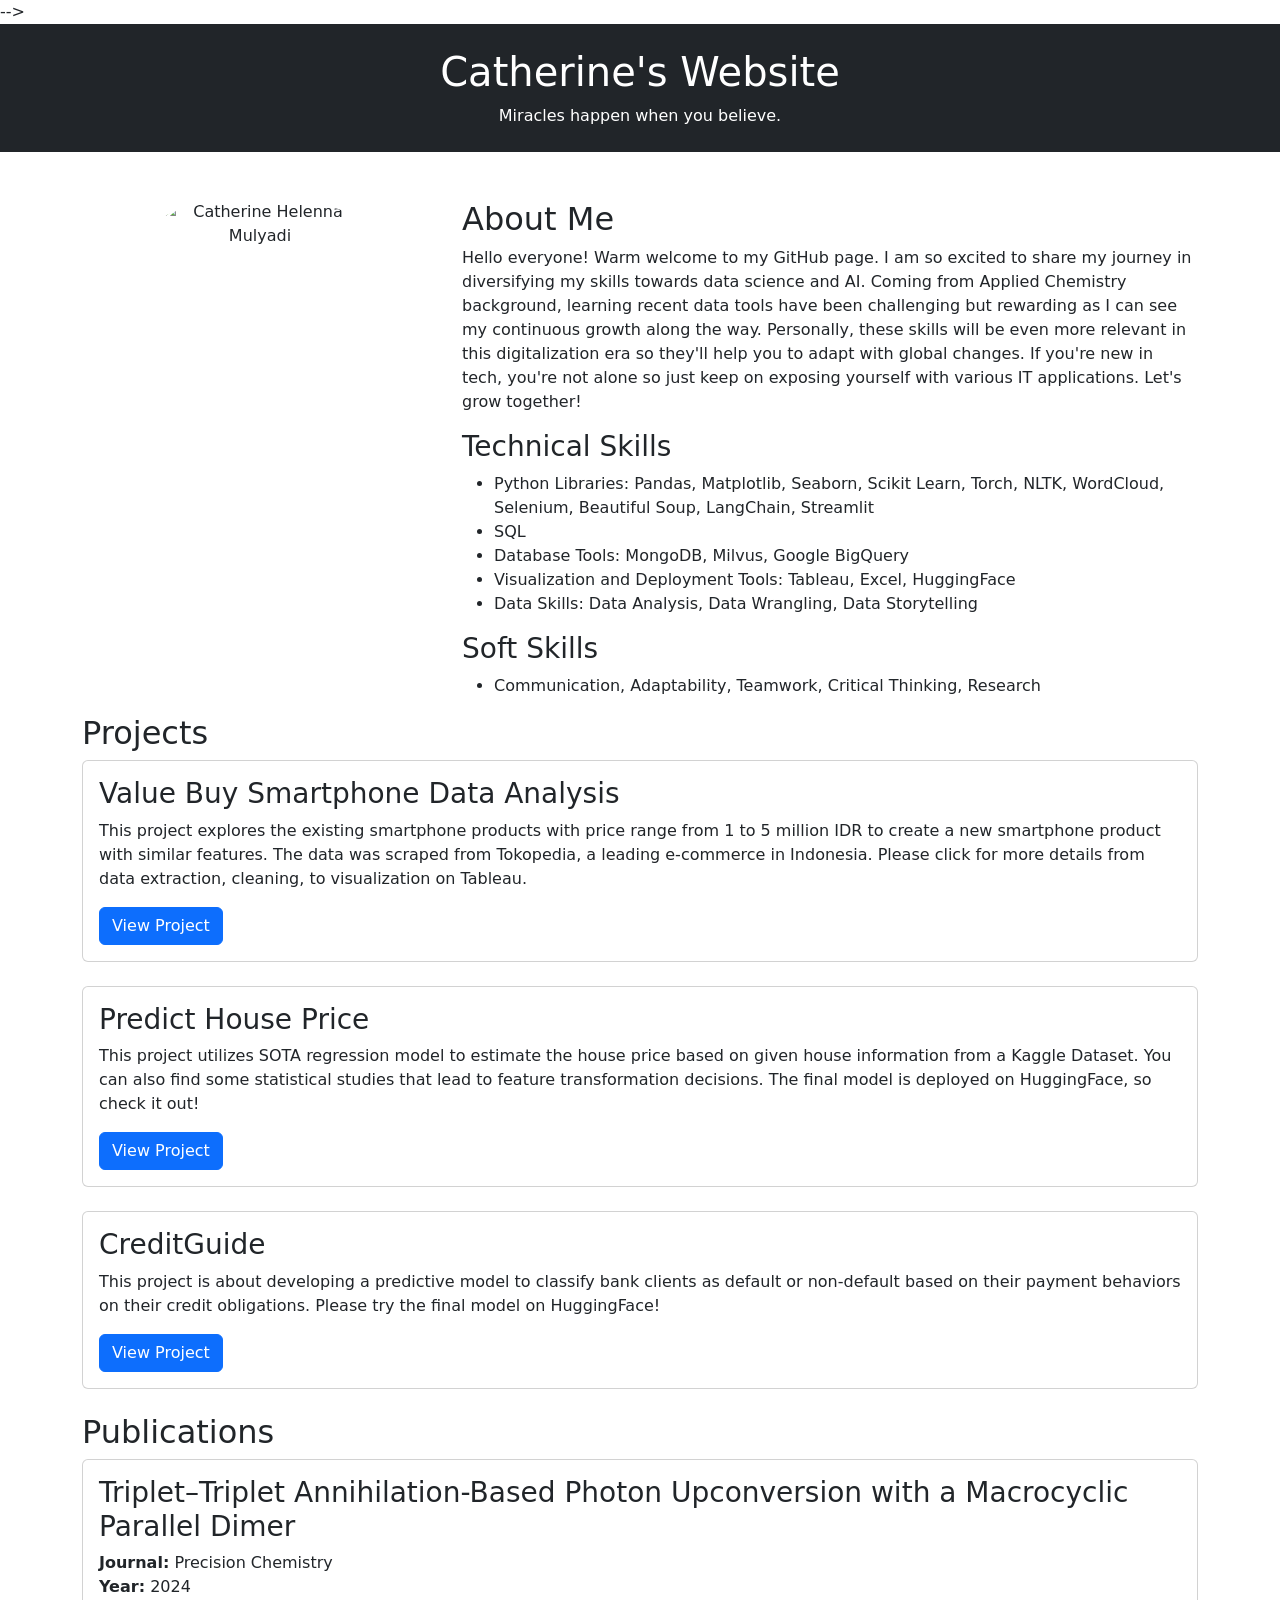
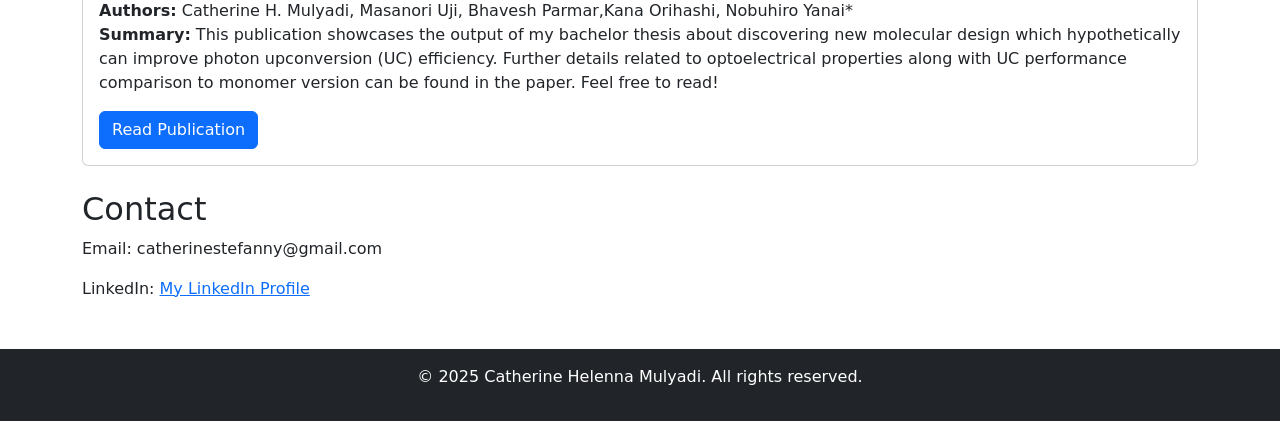
==== index.html @ 814a7ebf "Update index.html" ====
<!DOCTYPE html>
<html lang="en">
<head>
  <meta charset="UTF-8">
  <meta name="viewport" content="width=device-width, initial-scale=1.0">
<!--   <title>Catherine Helenna Mulyadi - Personal Website</title>
  <!-- Bootstrap CSS --> -->
  <link href="https://cdn.jsdelivr.net/npm/bootstrap@5.3.0/dist/css/bootstrap.min.css" rel="stylesheet">
  <!-- Custom CSS -->
  <link rel="stylesheet" href="styles.css">
</head>
<body>
  <header class="bg-dark text-white text-center py-4">
    <div>
      <h1>Catherine's Website</h1>
      <p class="mb-0">Miracles happen when you believe.</p>
    </div>
  </header>

  <main class="container my-5">
  <section id="about">
    <div class="row">
      <!-- Photo Column -->
      <div class="col-md-4 text-center">
        <img src="cath_profile.jpg" alt="Catherine Helenna Mulyadi" class="img-fluid rounded-circle" style="max-width: 200px;">
      </div>
      <!-- About Me Column -->
      <div class="col-md-8">
        <h2>About Me</h2>
        <p>Hello everyone! Warm welcome to my GitHub page. I am so excited to share my journey in diversifying my skills towards data science and AI. Coming from Applied Chemistry background, learning recent data tools have been challenging but rewarding as I can see my continuous growth along the way. Personally, these skills will be even more relevant in this digitalization era so they'll help you to adapt with global changes. If you're new in tech, you're not alone so just keep on exposing yourself with various IT applications. Let's grow together!</p>
        <h3>Technical Skills</h3>
        <ul>
          <li>Python Libraries: Pandas, Matplotlib, Seaborn, Scikit Learn, Torch, NLTK, WordCloud, Selenium, Beautiful Soup, LangChain, Streamlit</li>
          <li>SQL</li>
          <li>Database Tools: MongoDB, Milvus, Google BigQuery</li>
          <li>Visualization and Deployment Tools: Tableau, Excel, HuggingFace</li>
          <li>Data Skills: Data Analysis, Data Wrangling, Data Storytelling</li>
        </ul>
        <h3>Soft Skills</h3>
        <ul>
          <li>Communication, Adaptability, Teamwork, Critical Thinking, Research</li>
        </ul>
      </div>
    </div>
  </section>

    <section id="projects">
      <h2>Projects</h2>
      <!-- Project 1 -->
      <div class="card mb-4">
        <div class="card-body">
          <h3 class="card-title">Value Buy Smartphone Data Analysis</h3>
          <p class="card-text">
            This project explores the existing smartphone products with price range from 1 to 5 million IDR to create a new smartphone product with similar features. The data was scraped from Tokopedia, a leading e-commerce in Indonesia. Please click for more details from data extraction, cleaning, to visualization on Tableau.
          </p>
          <a href="https://github.com/catherinehelenna/Smartphone-Data-Analysis" class="btn btn-primary">View Project</a>
        </div>
      </div>

      <!-- Project 2 -->
      <div class="card mb-4">
        <div class="card-body">
          <h3 class="card-title">Predict House Price</h3>
          <p class="card-text">
            This project utilizes SOTA regression model to estimate the house price based on given house information from a Kaggle Dataset. You can also find some statistical studies that lead to feature transformation decisions. The final model is deployed on HuggingFace, so check it out!
          </p>
          <a href="https://github.com/catherinehelenna/Predict-House-Price" class="btn btn-primary">View Project</a>
        </div>
      </div>

      <!-- Project 3 -->
      <div class="card mb-4">
        <div class="card-body">
          <h3 class="card-title">CreditGuide</h3>
          <p class="card-text">
            This project is about developing a predictive model to classify bank clients as default or non-default based on their payment behaviors on their credit obligations. Please try the final model on HuggingFace!
          </p>
          <a href="https://github.com/catherinehelenna/Credit-Risk-Assessment" class="btn btn-primary">View Project</a>
        </div>
      </div>
    </section>

    <section id="publications">
      <h2>Publications</h2>
      <!-- Publication 1 -->
      <div class="card mb-4">
        <div class="card-body">
          <h3 class="card-title">Triplet–Triplet Annihilation-Based Photon Upconversion with a Macrocyclic Parallel Dimer</h3>
          <p class="card-text">
            <strong>Journal:</strong> Precision Chemistry<br>
            <strong>Year:</strong> 2024<br>
            <strong>Authors:</strong> Catherine H. Mulyadi, Masanori Uji, Bhavesh Parmar,Kana Orihashi, Nobuhiro Yanai*<br>
            <strong>Summary:</strong> This publication showcases the output of my bachelor thesis about discovering new molecular design which hypothetically can improve photon upconversion (UC) efficiency. Further details related to optoelectrical properties along with UC performance comparison to monomer version can be found in the paper. Feel free to read!
          </p>
          <a href="https://pubs.acs.org/doi/full/10.1021/prechem.4c00050" class="btn btn-primary">Read Publication</a>
        </div>
      </div>
    </section>

    <section id="contact">
      <h2>Contact</h2>
      <p>Email: catherinestefanny@gmail.com</p>
      <p>LinkedIn: <a href="https://www.linkedin.com/in/catherine-helenna-mulyadi/" aria-label="Visit Catherine's LinkedIn profile">My LinkedIn Profile</a></p>
    </section>
  </main>

  <footer class="bg-dark text-white text-center py-3">
    <p>&copy; 2025 Catherine Helenna Mulyadi. All rights reserved.</p>
  </footer>

  <!-- Optional Bootstrap JS (for interactive components) -->
  <script src="https://cdn.jsdelivr.net/npm/@popperjs/core@2.11.8/dist/umd/popper.min.js"></script>
  <script src="https://cdn.jsdelivr.net/npm/bootstrap@5.3.0/dist/js/bootstrap.min.js"></script>
</body>
</html>
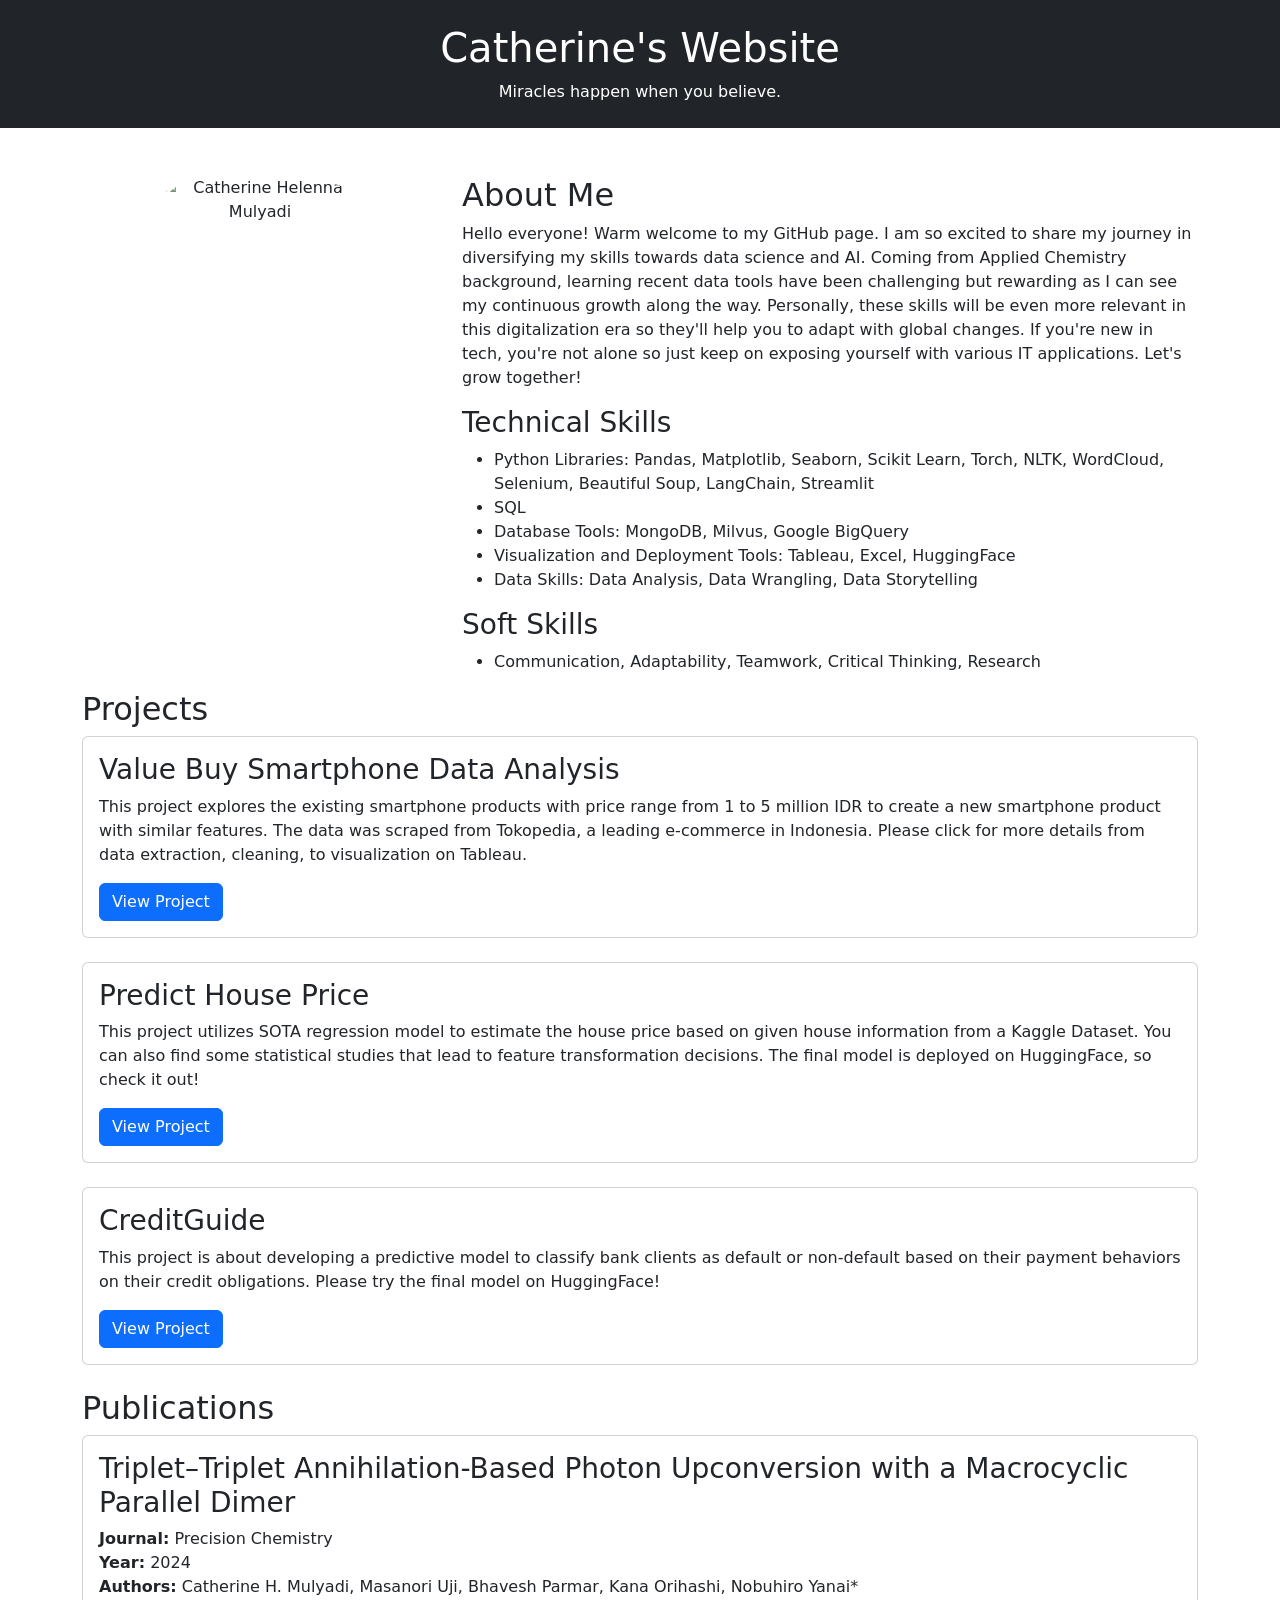
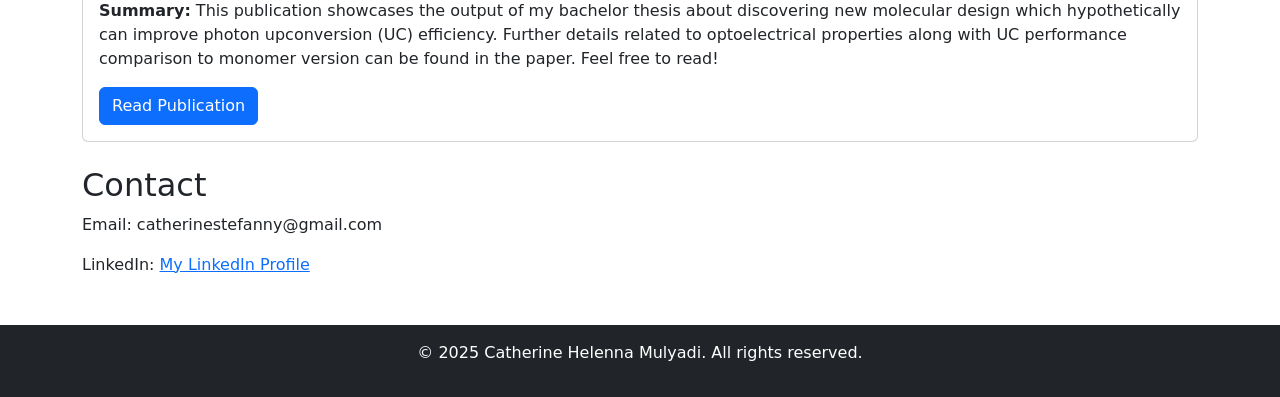
==== commit 44675e21: "Update index.html" ====
--- a/index.html
+++ b/index.html
@@ -3,8 +3,8 @@
 <head>
   <meta charset="UTF-8">
   <meta name="viewport" content="width=device-width, initial-scale=1.0">
-<!--   <title>Catherine Helenna Mulyadi - Personal Website</title>
-  <!-- Bootstrap CSS --> -->
+  <title>Catherine Helenna Mulyadi - Personal Website</title>
+  <!-- Bootstrap CSS -->
   <link href="https://cdn.jsdelivr.net/npm/bootstrap@5.3.0/dist/css/bootstrap.min.css" rel="stylesheet">
   <!-- Custom CSS -->
   <link rel="stylesheet" href="styles.css">
@@ -18,31 +18,31 @@
   </header>
 
   <main class="container my-5">
-  <section id="about">
-    <div class="row">
-      <!-- Photo Column -->
-      <div class="col-md-4 text-center">
-        <img src="cath_profile.jpg" alt="Catherine Helenna Mulyadi" class="img-fluid rounded-circle" style="max-width: 200px;">
+    <section id="about">
+      <div class="row">
+        <!-- Photo Column -->
+        <div class="col-md-4 text-center">
+          <img src="cath_profile.jpg" alt="Catherine Helenna Mulyadi" class="img-fluid rounded-circle" style="max-width: 200px;">
+        </div>
+        <!-- About Me Column -->
+        <div class="col-md-8">
+          <h2>About Me</h2>
+          <p>Hello everyone! Warm welcome to my GitHub page. I am so excited to share my journey in diversifying my skills towards data science and AI. Coming from Applied Chemistry background, learning recent data tools have been challenging but rewarding as I can see my continuous growth along the way. Personally, these skills will be even more relevant in this digitalization era so they'll help you to adapt with global changes. If you're new in tech, you're not alone so just keep on exposing yourself with various IT applications. Let's grow together!</p>
+          <h3>Technical Skills</h3>
+          <ul>
+            <li>Python Libraries: Pandas, Matplotlib, Seaborn, Scikit Learn, Torch, NLTK, WordCloud, Selenium, Beautiful Soup, LangChain, Streamlit</li>
+            <li>SQL</li>
+            <li>Database Tools: MongoDB, Milvus, Google BigQuery</li>
+            <li>Visualization and Deployment Tools: Tableau, Excel, HuggingFace</li>
+            <li>Data Skills: Data Analysis, Data Wrangling, Data Storytelling</li>
+          </ul>
+          <h3>Soft Skills</h3>
+          <ul>
+            <li>Communication, Adaptability, Teamwork, Critical Thinking, Research</li>
+          </ul>
+        </div>
       </div>
-      <!-- About Me Column -->
-      <div class="col-md-8">
-        <h2>About Me</h2>
-        <p>Hello everyone! Warm welcome to my GitHub page. I am so excited to share my journey in diversifying my skills towards data science and AI. Coming from Applied Chemistry background, learning recent data tools have been challenging but rewarding as I can see my continuous growth along the way. Personally, these skills will be even more relevant in this digitalization era so they'll help you to adapt with global changes. If you're new in tech, you're not alone so just keep on exposing yourself with various IT applications. Let's grow together!</p>
-        <h3>Technical Skills</h3>
-        <ul>
-          <li>Python Libraries: Pandas, Matplotlib, Seaborn, Scikit Learn, Torch, NLTK, WordCloud, Selenium, Beautiful Soup, LangChain, Streamlit</li>
-          <li>SQL</li>
-          <li>Database Tools: MongoDB, Milvus, Google BigQuery</li>
-          <li>Visualization and Deployment Tools: Tableau, Excel, HuggingFace</li>
-          <li>Data Skills: Data Analysis, Data Wrangling, Data Storytelling</li>
-        </ul>
-        <h3>Soft Skills</h3>
-        <ul>
-          <li>Communication, Adaptability, Teamwork, Critical Thinking, Research</li>
-        </ul>
-      </div>
-    </div>
-  </section>
+    </section>
 
     <section id="projects">
       <h2>Projects</h2>
@@ -89,7 +89,7 @@
           <p class="card-text">
             <strong>Journal:</strong> Precision Chemistry<br>
             <strong>Year:</strong> 2024<br>
-            <strong>Authors:</strong> Catherine H. Mulyadi, Masanori Uji, Bhavesh Parmar,Kana Orihashi, Nobuhiro Yanai*<br>
+            <strong>Authors:</strong> Catherine H. Mulyadi, Masanori Uji, Bhavesh Parmar, Kana Orihashi, Nobuhiro Yanai*<br>
             <strong>Summary:</strong> This publication showcases the output of my bachelor thesis about discovering new molecular design which hypothetically can improve photon upconversion (UC) efficiency. Further details related to optoelectrical properties along with UC performance comparison to monomer version can be found in the paper. Feel free to read!
           </p>
           <a href="https://pubs.acs.org/doi/full/10.1021/prechem.4c00050" class="btn btn-primary">Read Publication</a>
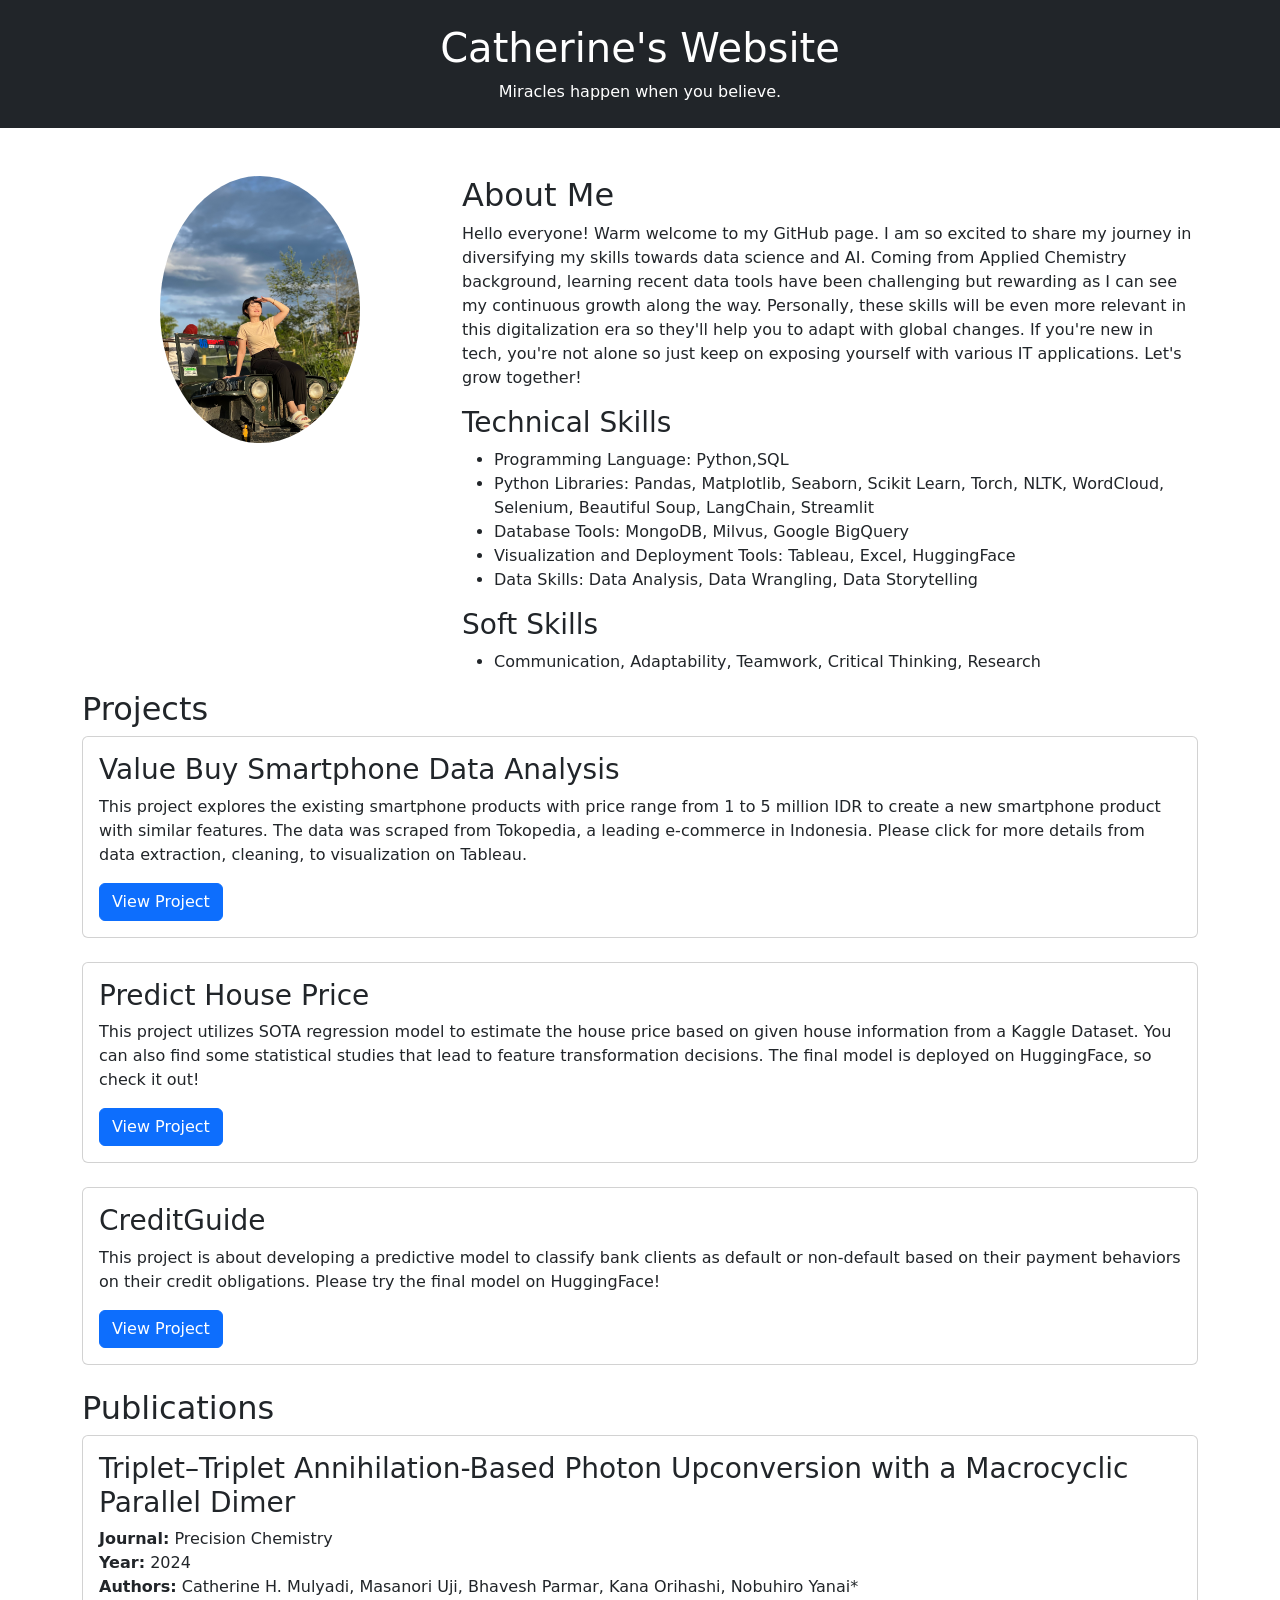
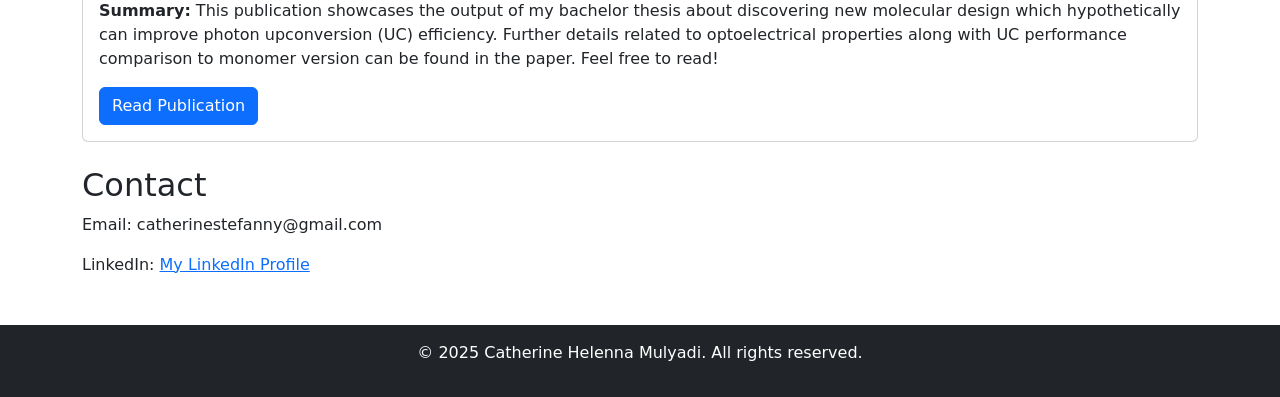
==== commit 86a57d37: "Update index.html" ====
--- a/index.html
+++ b/index.html
@@ -22,7 +22,7 @@
       <div class="row">
         <!-- Photo Column -->
         <div class="col-md-4 text-center">
-          <img src="cath_profile.jpg" alt="Catherine Helenna Mulyadi" class="img-fluid rounded-circle" style="max-width: 200px;">
+          <img src="profile_cath.jpg" alt="Catherine Helenna Mulyadi" class="img-fluid rounded-circle" style="max-width: 200px;">
         </div>
         <!-- About Me Column -->
         <div class="col-md-8">
@@ -30,8 +30,8 @@
           <p>Hello everyone! Warm welcome to my GitHub page. I am so excited to share my journey in diversifying my skills towards data science and AI. Coming from Applied Chemistry background, learning recent data tools have been challenging but rewarding as I can see my continuous growth along the way. Personally, these skills will be even more relevant in this digitalization era so they'll help you to adapt with global changes. If you're new in tech, you're not alone so just keep on exposing yourself with various IT applications. Let's grow together!</p>
           <h3>Technical Skills</h3>
           <ul>
+            <li>Programming Language: Python,SQL</li>
             <li>Python Libraries: Pandas, Matplotlib, Seaborn, Scikit Learn, Torch, NLTK, WordCloud, Selenium, Beautiful Soup, LangChain, Streamlit</li>
-            <li>SQL</li>
             <li>Database Tools: MongoDB, Milvus, Google BigQuery</li>
             <li>Visualization and Deployment Tools: Tableau, Excel, HuggingFace</li>
             <li>Data Skills: Data Analysis, Data Wrangling, Data Storytelling</li>
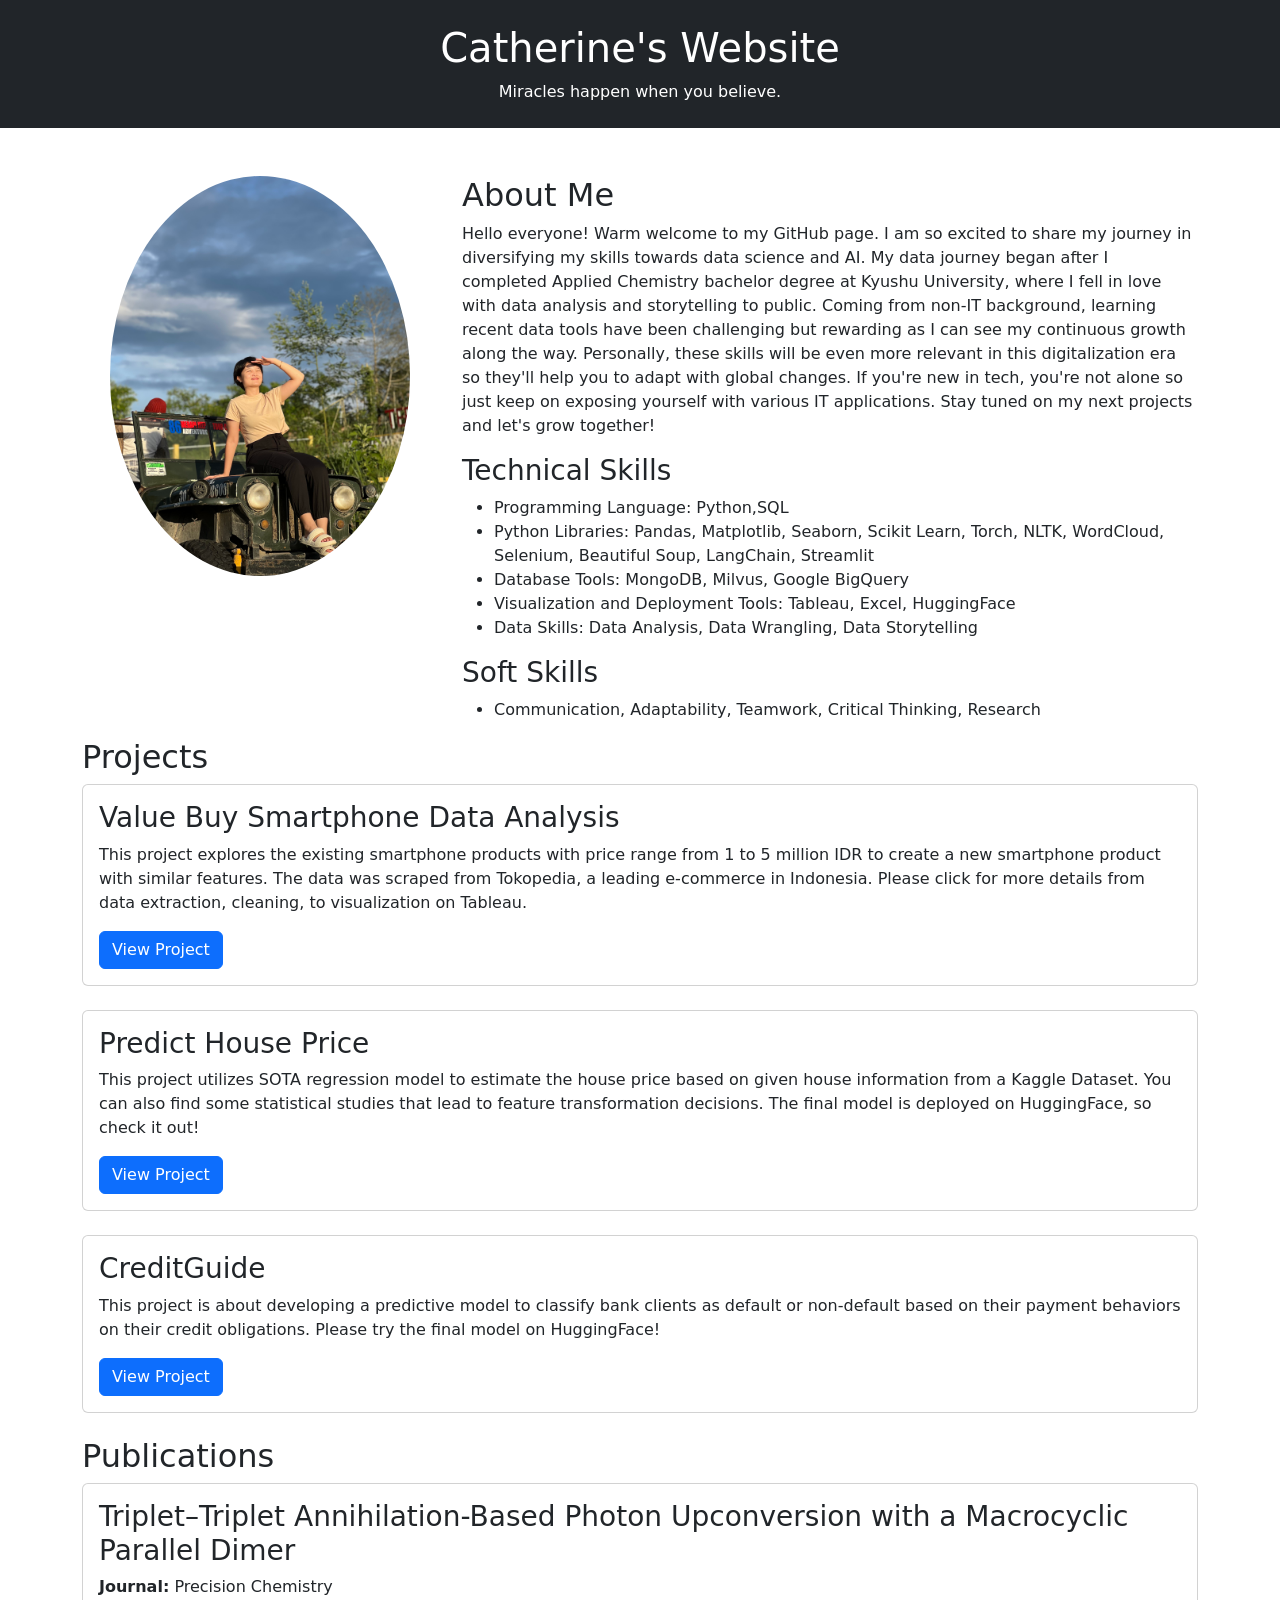
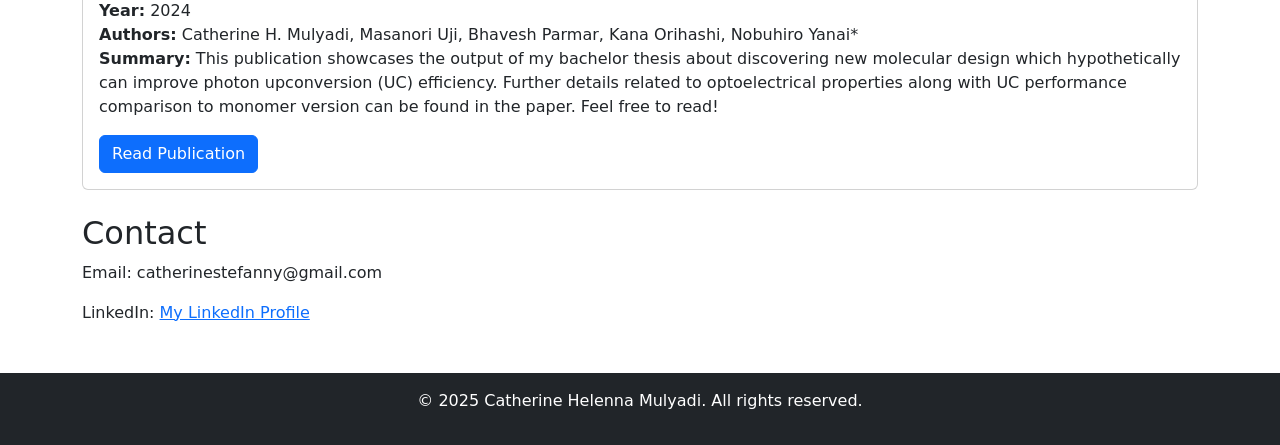
==== commit f8b1e352: "Update index.html" ====
--- a/index.html
+++ b/index.html
@@ -22,12 +22,12 @@
       <div class="row">
         <!-- Photo Column -->
         <div class="col-md-4 text-center">
-          <img src="profile_cath.jpg" alt="Catherine Helenna Mulyadi" class="img-fluid rounded-circle" style="max-width: 200px;">
+          <img src="profile_cath.jpg" alt="Catherine Helenna Mulyadi" class="img-fluid rounded-circle mx-auto d-block" style="max-width: 300px;">
         </div>
         <!-- About Me Column -->
         <div class="col-md-8">
           <h2>About Me</h2>
-          <p>Hello everyone! Warm welcome to my GitHub page. I am so excited to share my journey in diversifying my skills towards data science and AI. Coming from Applied Chemistry background, learning recent data tools have been challenging but rewarding as I can see my continuous growth along the way. Personally, these skills will be even more relevant in this digitalization era so they'll help you to adapt with global changes. If you're new in tech, you're not alone so just keep on exposing yourself with various IT applications. Let's grow together!</p>
+          <p>Hello everyone! Warm welcome to my GitHub page. I am so excited to share my journey in diversifying my skills towards data science and AI. My data journey began after I completed Applied Chemistry bachelor degree at Kyushu University, where I fell in love with data analysis and storytelling to public. Coming from non-IT background, learning recent data tools have been challenging but rewarding as I can see my continuous growth along the way. Personally, these skills will be even more relevant in this digitalization era so they'll help you to adapt with global changes. If you're new in tech, you're not alone so just keep on exposing yourself with various IT applications. Stay tuned on my next projects and let's grow together!</p>
           <h3>Technical Skills</h3>
           <ul>
             <li>Programming Language: Python,SQL</li>
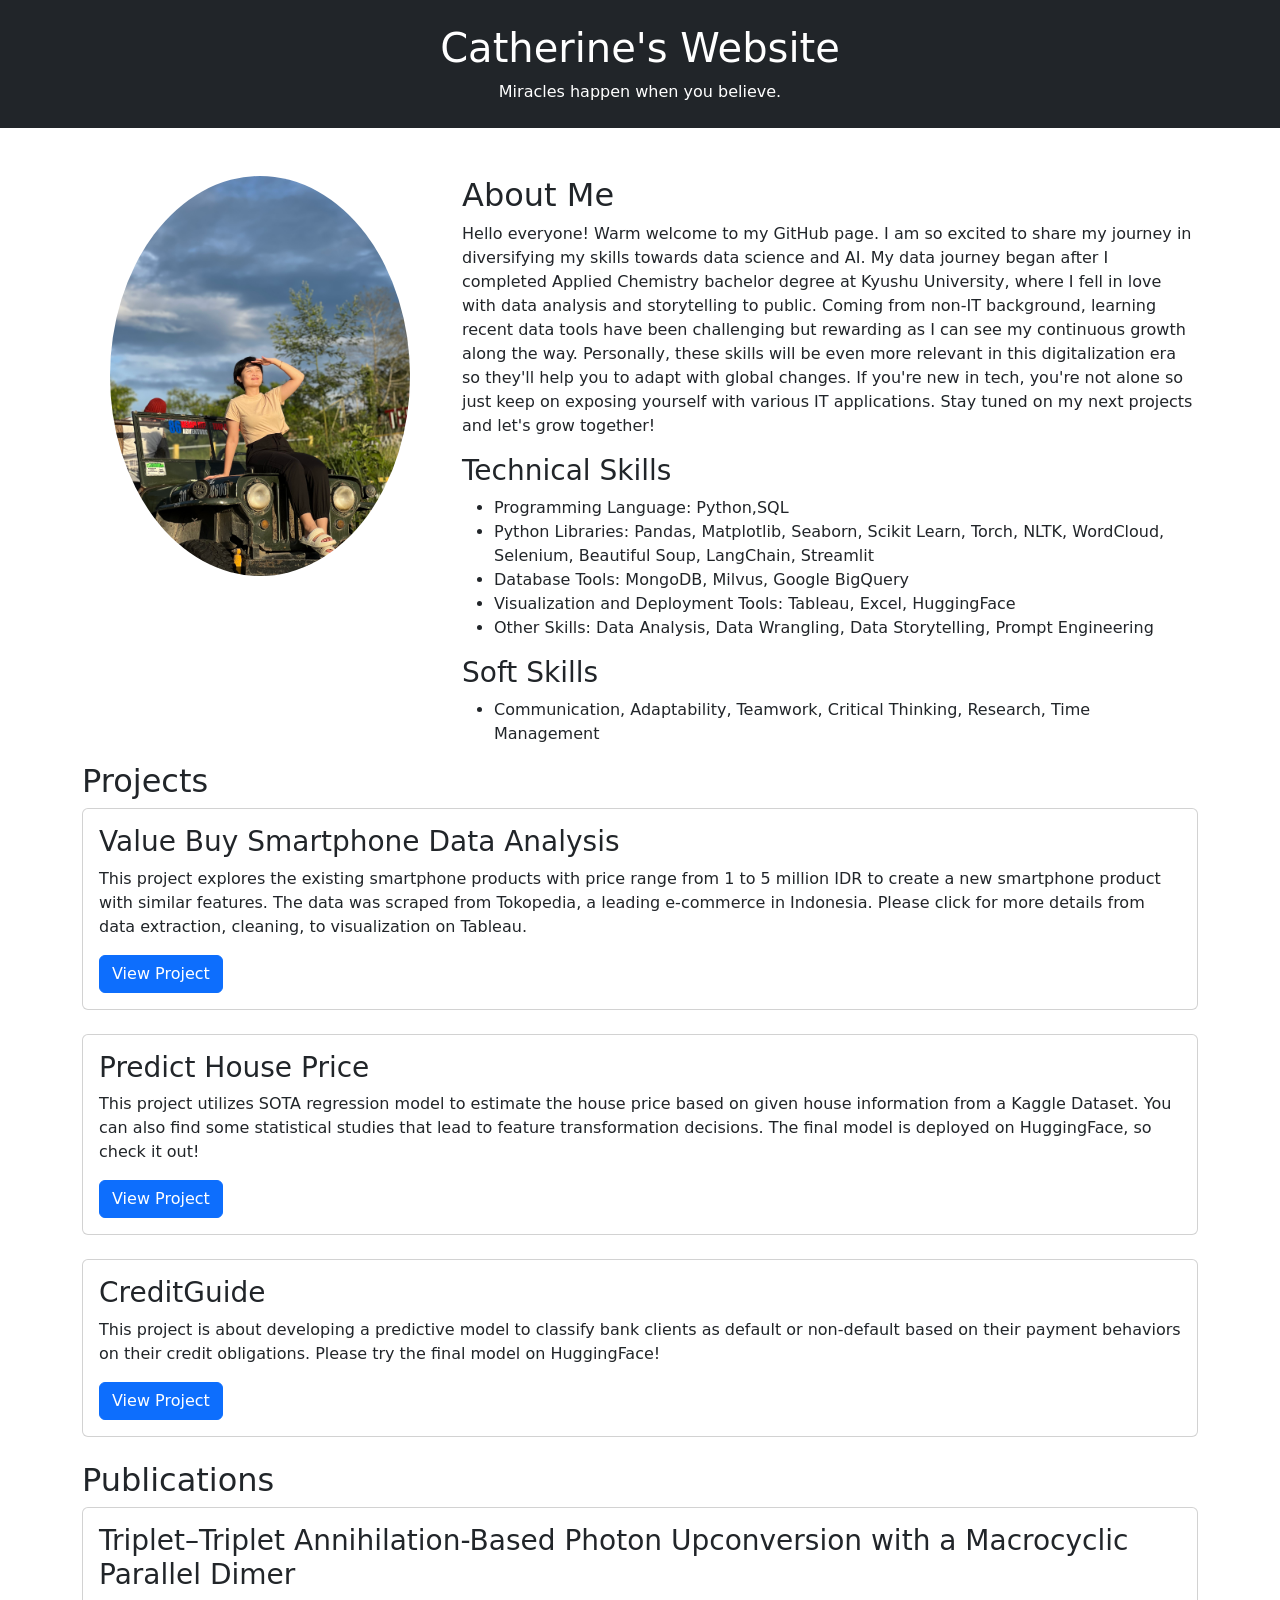
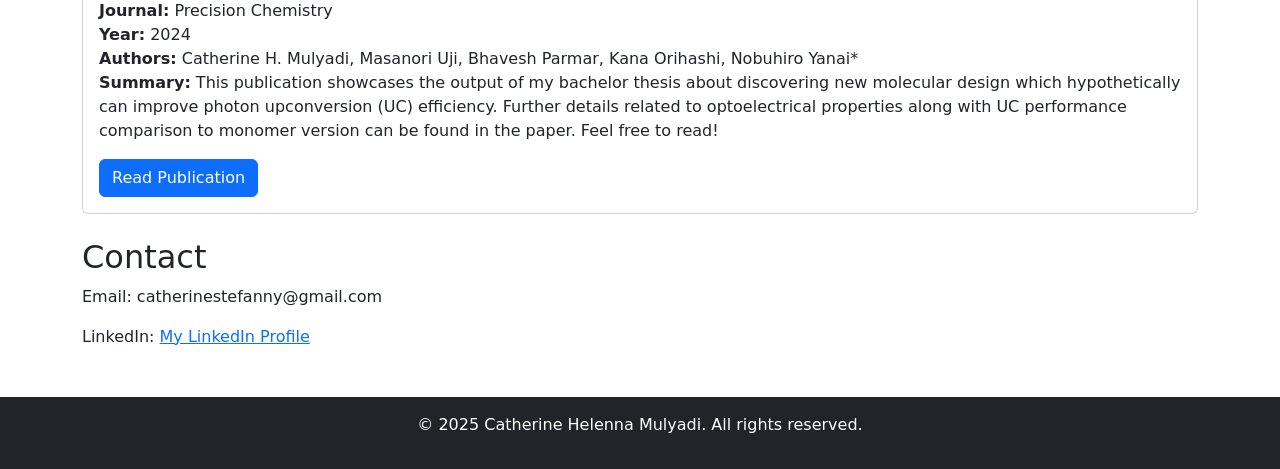
==== commit d74a9e40: "Update index.html" ====
--- a/index.html
+++ b/index.html
@@ -27,18 +27,18 @@
         <!-- About Me Column -->
         <div class="col-md-8">
           <h2>About Me</h2>
-          <p>Hello everyone! Warm welcome to my GitHub page. I am so excited to share my journey in diversifying my skills towards data science and AI. My data journey began after I completed Applied Chemistry bachelor degree at Kyushu University, where I fell in love with data analysis and storytelling to public. Coming from non-IT background, learning recent data tools have been challenging but rewarding as I can see my continuous growth along the way. Personally, these skills will be even more relevant in this digitalization era so they'll help you to adapt with global changes. If you're new in tech, you're not alone so just keep on exposing yourself with various IT applications. Stay tuned on my next projects and let's grow together!</p>
+          <p class='text-justify'>Hello everyone! Warm welcome to my GitHub page. I am so excited to share my journey in diversifying my skills towards data science and AI. My data journey began after I completed Applied Chemistry bachelor degree at Kyushu University, where I fell in love with data analysis and storytelling to public. Coming from non-IT background, learning recent data tools have been challenging but rewarding as I can see my continuous growth along the way. Personally, these skills will be even more relevant in this digitalization era so they'll help you to adapt with global changes. If you're new in tech, you're not alone so just keep on exposing yourself with various IT applications. Stay tuned on my next projects and let's grow together!</p>
           <h3>Technical Skills</h3>
           <ul>
             <li>Programming Language: Python,SQL</li>
             <li>Python Libraries: Pandas, Matplotlib, Seaborn, Scikit Learn, Torch, NLTK, WordCloud, Selenium, Beautiful Soup, LangChain, Streamlit</li>
             <li>Database Tools: MongoDB, Milvus, Google BigQuery</li>
             <li>Visualization and Deployment Tools: Tableau, Excel, HuggingFace</li>
-            <li>Data Skills: Data Analysis, Data Wrangling, Data Storytelling</li>
+            <li>Other Skills: Data Analysis, Data Wrangling, Data Storytelling, Prompt Engineering</li>
           </ul>
           <h3>Soft Skills</h3>
           <ul>
-            <li>Communication, Adaptability, Teamwork, Critical Thinking, Research</li>
+            <li>Communication, Adaptability, Teamwork, Critical Thinking, Research, Time Management</li>
           </ul>
         </div>
       </div>
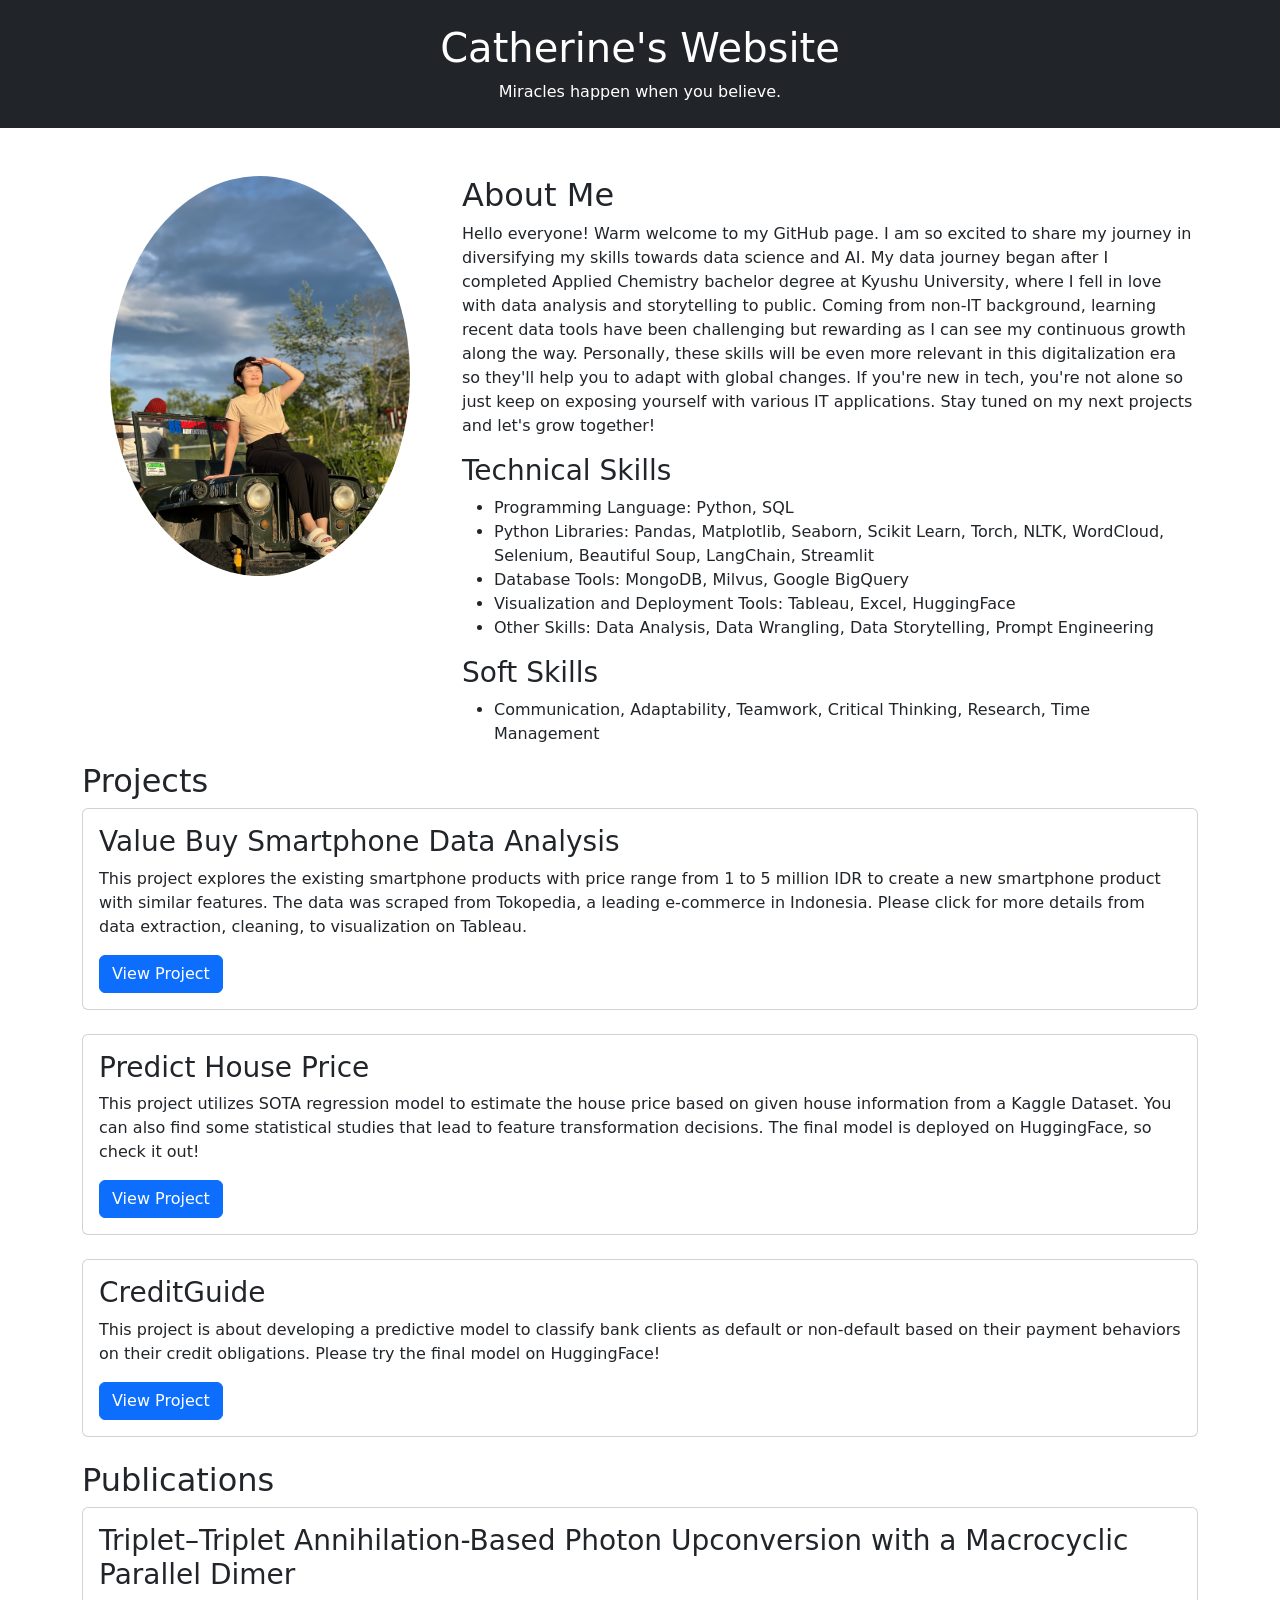
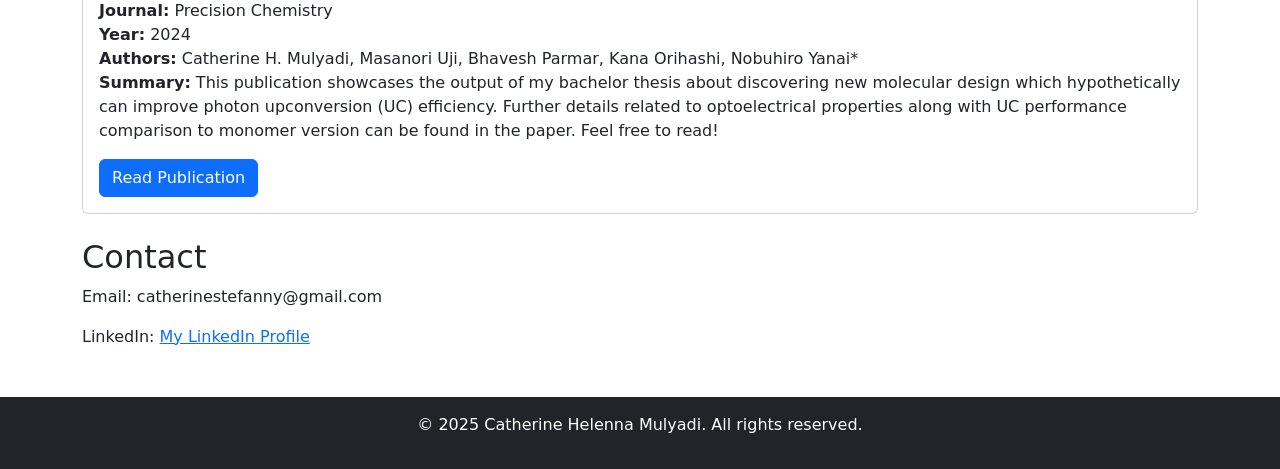
==== commit 27500ea4: "Update index.html" ====
--- a/index.html
+++ b/index.html
@@ -30,7 +30,7 @@
           <p class='text-justify'>Hello everyone! Warm welcome to my GitHub page. I am so excited to share my journey in diversifying my skills towards data science and AI. My data journey began after I completed Applied Chemistry bachelor degree at Kyushu University, where I fell in love with data analysis and storytelling to public. Coming from non-IT background, learning recent data tools have been challenging but rewarding as I can see my continuous growth along the way. Personally, these skills will be even more relevant in this digitalization era so they'll help you to adapt with global changes. If you're new in tech, you're not alone so just keep on exposing yourself with various IT applications. Stay tuned on my next projects and let's grow together!</p>
           <h3>Technical Skills</h3>
           <ul>
-            <li>Programming Language: Python,SQL</li>
+            <li>Programming Language: Python, SQL</li>
             <li>Python Libraries: Pandas, Matplotlib, Seaborn, Scikit Learn, Torch, NLTK, WordCloud, Selenium, Beautiful Soup, LangChain, Streamlit</li>
             <li>Database Tools: MongoDB, Milvus, Google BigQuery</li>
             <li>Visualization and Deployment Tools: Tableau, Excel, HuggingFace</li>
